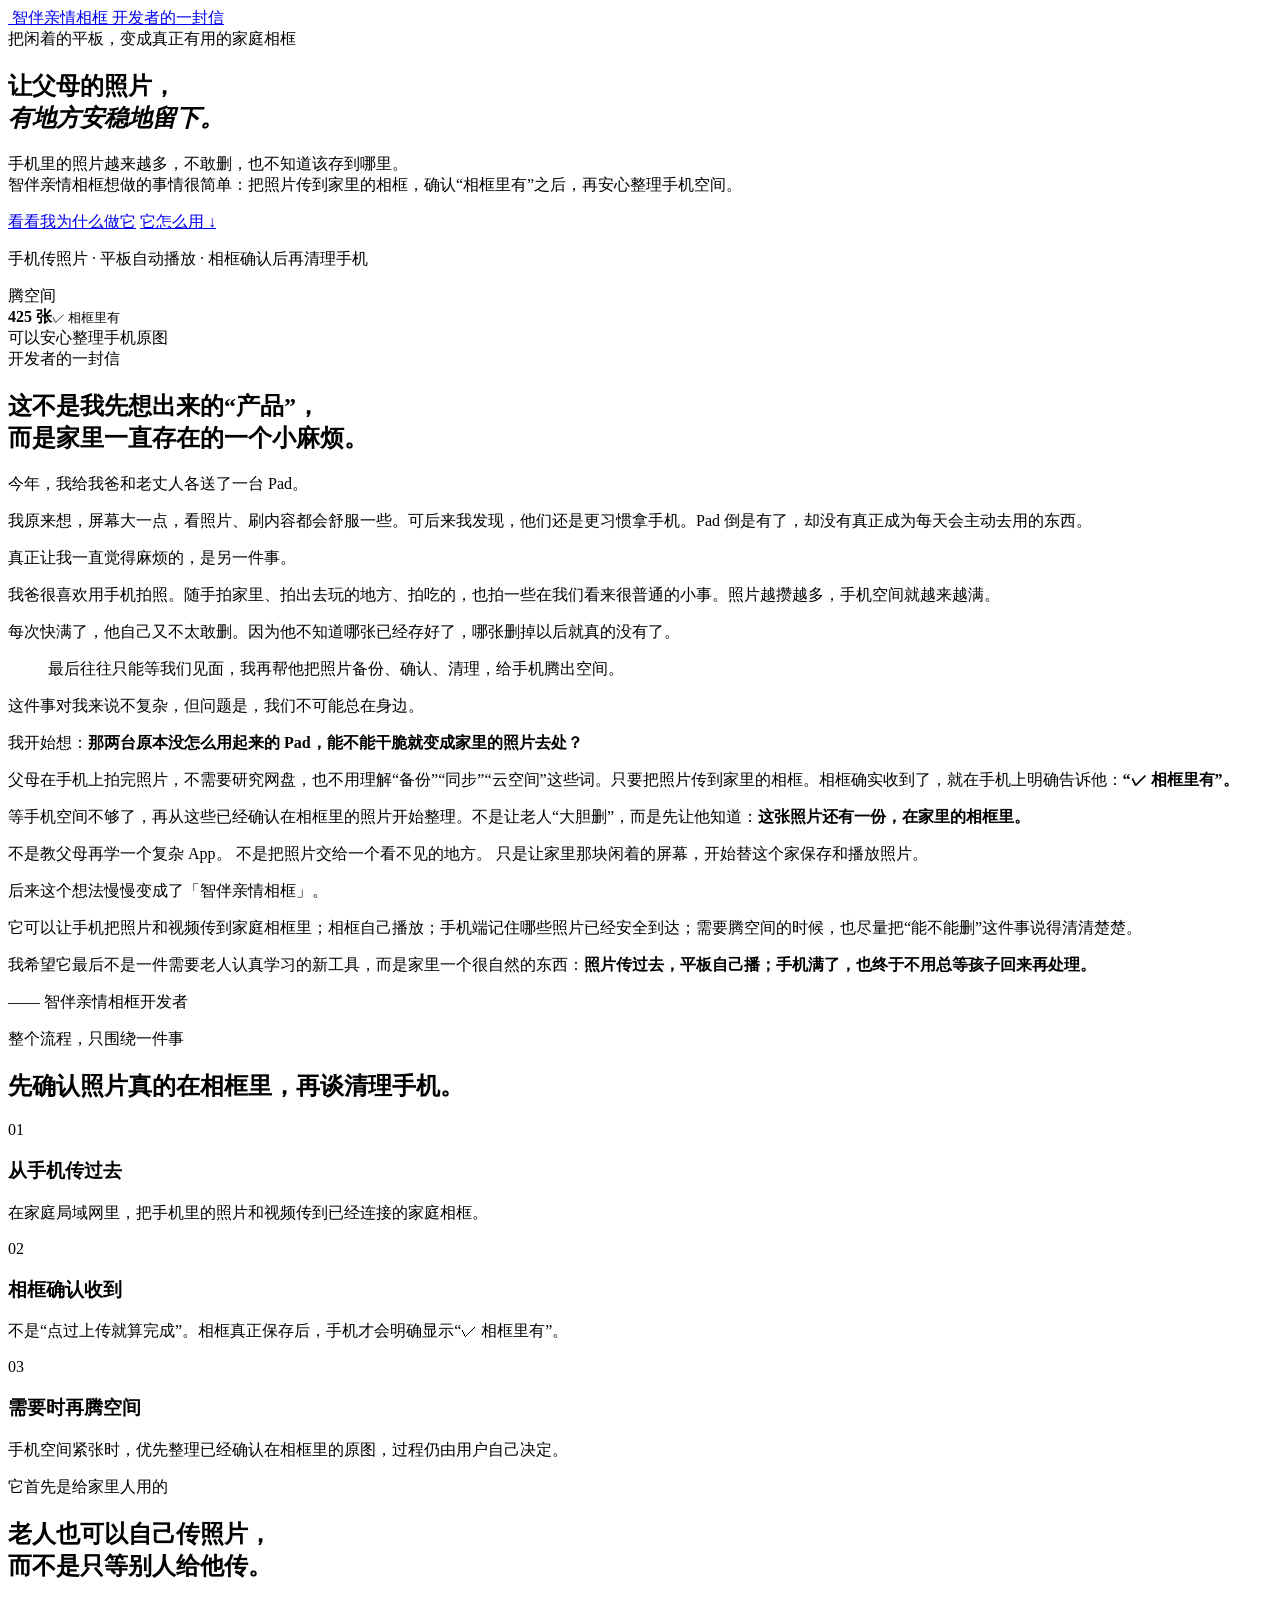
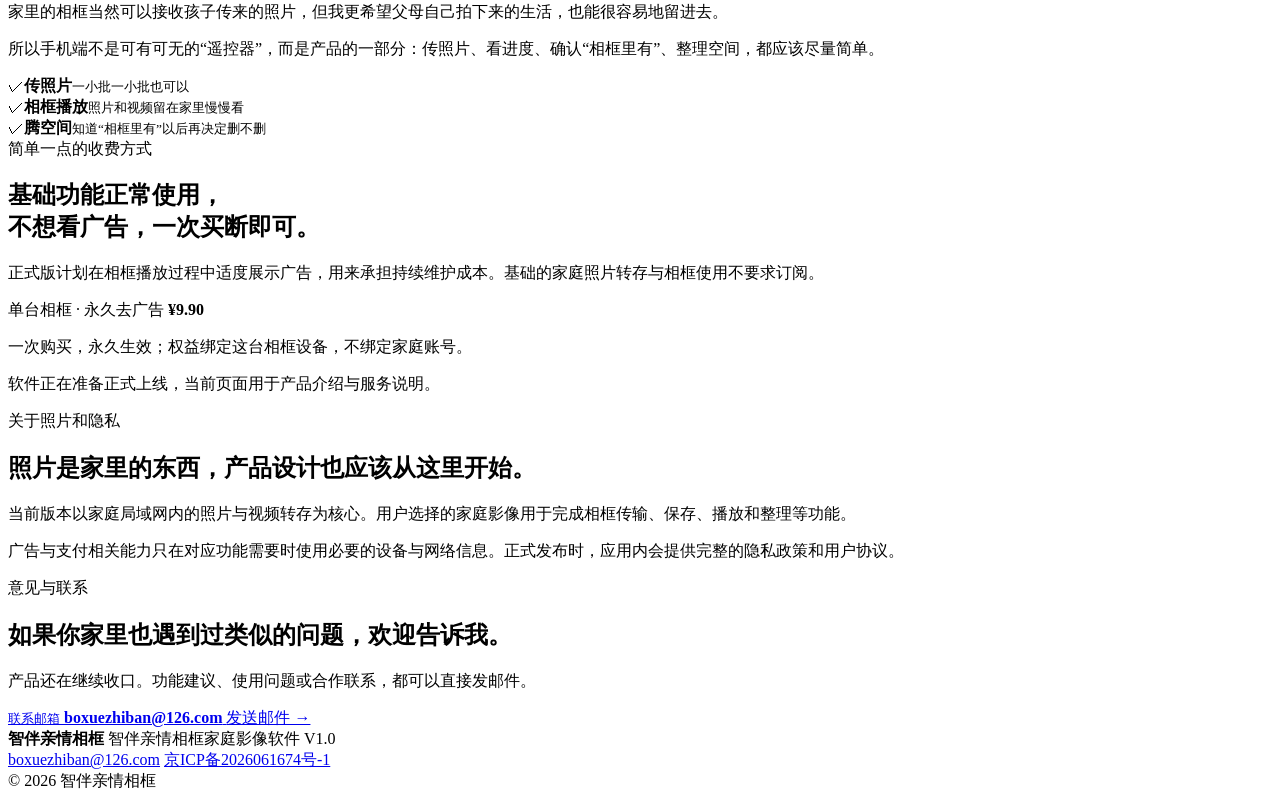
==== index.html @ 31fef920 "Add 智伴亲情相框官网首页" ====
<!doctype html>
<html lang="zh-CN">
<head>
  <meta charset="utf-8" />
  <meta name="viewport" content="width=device-width, initial-scale=1" />
  <meta name="theme-color" content="#f4f7f2" />
  <meta name="description" content="智伴亲情相框——把家里闲着的 Android 平板变成家庭相框，让父母的照片有地方安稳地留下，也让手机空间更好整理。" />
  <title>智伴亲情相框｜让父母的照片，有地方安稳地留下</title>
  <link rel="icon" href="assets/logo.svg" />
  <link rel="stylesheet" href="styles.css" />
</head>
<body>
  <header class="topbar">
    <div class="shell topbar-inner">
      <a class="brand" href="#top" aria-label="智伴亲情相框首页">
        <img src="assets/logo.svg" alt="" />
        <span>智伴亲情相框</span>
      </a>
      <a class="top-cta" href="#letter">开发者的一封信</a>
    </div>
  </header>

  <main id="top">
    <section class="hero shell">
      <div class="hero-copy">
        <span class="eyebrow">把闲着的平板，变成真正有用的家庭相框</span>
        <h1>让父母的照片，<br><em>有地方安稳地留下。</em></h1>
        <p class="hero-lead">手机里的照片越来越多，不敢删，也不知道该存到哪里。<br>智伴亲情相框想做的事情很简单：把照片传到家里的相框，确认“相框里有”之后，再安心整理手机空间。</p>
        <div class="hero-actions">
          <a class="primary-btn" href="#letter">看看我为什么做它</a>
          <a class="text-btn" href="#how">它怎么用 <span>↓</span></a>
        </div>
        <p class="quiet-note">手机传照片 · 平板自动播放 · 相框确认后再清理手机</p>
      </div>

      <div class="scene" aria-label="智伴亲情相框使用示意">
        <div class="frame">
          <div class="frame-photo">
            <div class="sun"></div>
            <div class="hill h1"></div>
            <div class="hill h2"></div>
            <div class="family-dot d1"></div>
            <div class="family-dot d2"></div>
            <div class="family-dot d3"></div>
          </div>
          <div class="frame-foot"></div>
        </div>
        <div class="phone-card">
          <div class="phone-title">腾空间</div>
          <div class="photo-row">
            <span class="thumb"></span>
            <div><strong>425 张</strong><small>✓ 相框里有</small></div>
          </div>
          <div class="safe-chip">可以安心整理手机原图</div>
        </div>
      </div>
    </section>

    <section class="letter-wrap" id="letter">
      <article class="letter shell-narrow">
        <div class="section-kicker">开发者的一封信</div>
        <h2>这不是我先想出来的“产品”，<br>而是家里一直存在的一个小麻烦。</h2>

        <p>今年，我给我爸和老丈人各送了一台 Pad。</p>
        <p>我原来想，屏幕大一点，看照片、刷内容都会舒服一些。可后来我发现，他们还是更习惯拿手机。Pad 倒是有了，却没有真正成为每天会主动去用的东西。</p>

        <p>真正让我一直觉得麻烦的，是另一件事。</p>
        <p>我爸很喜欢用手机拍照。随手拍家里、拍出去玩的地方、拍吃的，也拍一些在我们看来很普通的小事。照片越攒越多，手机空间就越来越满。</p>
        <p>每次快满了，他自己又不太敢删。因为他不知道哪张已经存好了，哪张删掉以后就真的没有了。</p>

        <blockquote>最后往往只能等我们见面，我再帮他把照片备份、确认、清理，给手机腾出空间。</blockquote>

        <p>这件事对我来说不复杂，但问题是，我们不可能总在身边。</p>
        <p>我开始想：<strong>那两台原本没怎么用起来的 Pad，能不能干脆就变成家里的照片去处？</strong></p>

        <p>父母在手机上拍完照片，不需要研究网盘，也不用理解“备份”“同步”“云空间”这些词。只要把照片传到家里的相框。相框确实收到了，就在手机上明确告诉他：<strong>“✓ 相框里有”。</strong></p>

        <p>等手机空间不够了，再从这些已经确认在相框里的照片开始整理。不是让老人“大胆删”，而是先让他知道：<strong>这张照片还有一份，在家里的相框里。</strong></p>

        <div class="letter-highlight">
          <span>不是教父母再学一个复杂 App。</span>
          <span>不是把照片交给一个看不见的地方。</span>
          <span>只是让家里那块闲着的屏幕，开始替这个家保存和播放照片。</span>
        </div>

        <p>后来这个想法慢慢变成了「智伴亲情相框」。</p>
        <p>它可以让手机把照片和视频传到家庭相框里；相框自己播放；手机端记住哪些照片已经安全到达；需要腾空间的时候，也尽量把“能不能删”这件事说得清清楚楚。</p>

        <p>我希望它最后不是一件需要老人认真学习的新工具，而是家里一个很自然的东西：<strong>照片传过去，平板自己播；手机满了，也终于不用总等孩子回来再处理。</strong></p>

        <p class="signature">—— 智伴亲情相框开发者</p>
      </article>
    </section>

    <section class="how shell" id="how">
      <div class="section-title">
        <span class="section-kicker">整个流程，只围绕一件事</span>
        <h2>先确认照片真的在相框里，再谈清理手机。</h2>
      </div>

      <div class="steps">
        <article class="step-card">
          <div class="step-no">01</div>
          <h3>从手机传过去</h3>
          <p>在家庭局域网里，把手机里的照片和视频传到已经连接的家庭相框。</p>
        </article>
        <article class="step-card">
          <div class="step-no">02</div>
          <h3>相框确认收到</h3>
          <p>不是“点过上传就算完成”。相框真正保存后，手机才会明确显示“✓ 相框里有”。</p>
        </article>
        <article class="step-card">
          <div class="step-no">03</div>
          <h3>需要时再腾空间</h3>
          <p>手机空间紧张时，优先整理已经确认在相框里的原图，过程仍由用户自己决定。</p>
        </article>
      </div>
    </section>

    <section class="parents-wrap">
      <div class="parents shell">
        <div class="parents-copy">
          <span class="section-kicker">它首先是给家里人用的</span>
          <h2>老人也可以自己传照片，<br>而不是只等别人给他传。</h2>
          <p>家里的相框当然可以接收孩子传来的照片，但我更希望父母自己拍下来的生活，也能很容易地留进去。</p>
          <p>所以手机端不是可有可无的“遥控器”，而是产品的一部分：传照片、看进度、确认“相框里有”、整理空间，都应该尽量简单。</p>
        </div>
        <div class="checklist">
          <div><span>✓</span><strong>传照片</strong><small>一小批一小批也可以</small></div>
          <div><span>✓</span><strong>相框播放</strong><small>照片和视频留在家里慢慢看</small></div>
          <div><span>✓</span><strong>腾空间</strong><small>知道“相框里有”以后再决定删不删</small></div>
        </div>
      </div>
    </section>

    <section class="commercial shell-narrow">
      <span class="section-kicker">简单一点的收费方式</span>
      <h2>基础功能正常使用，<br>不想看广告，一次买断即可。</h2>
      <p>正式版计划在相框播放过程中适度展示广告，用来承担持续维护成本。基础的家庭照片转存与相框使用不要求订阅。</p>
      <div class="price-card">
        <div>
          <span class="price-label">单台相框 · 永久去广告</span>
          <strong>¥9.90</strong>
        </div>
        <p>一次购买，永久生效；权益绑定这台相框设备，不绑定家庭账号。</p>
      </div>
      <p class="commercial-note">软件正在准备正式上线，当前页面用于产品介绍与服务说明。</p>
    </section>

    <section class="privacy shell-narrow">
      <span class="section-kicker">关于照片和隐私</span>
      <h2>照片是家里的东西，产品设计也应该从这里开始。</h2>
      <p>当前版本以家庭局域网内的照片与视频转存为核心。用户选择的家庭影像用于完成相框传输、保存、播放和整理等功能。</p>
      <p>广告与支付相关能力只在对应功能需要时使用必要的设备与网络信息。正式发布时，应用内会提供完整的隐私政策和用户协议。</p>
    </section>

    <section class="contact shell" id="contact">
      <div>
        <span class="section-kicker">意见与联系</span>
        <h2>如果你家里也遇到过类似的问题，欢迎告诉我。</h2>
        <p>产品还在继续收口。功能建议、使用问题或合作联系，都可以直接发邮件。</p>
      </div>
      <a class="mail-card" href="mailto:boxuezhiban@126.com?subject=智伴亲情相框意见反馈">
        <small>联系邮箱</small>
        <strong>boxuezhiban@126.com</strong>
        <span>发送邮件 →</span>
      </a>
    </section>
  </main>

  <footer>
    <div class="shell footer-inner">
      <div>
        <strong>智伴亲情相框</strong>
        <span>智伴亲情相框家庭影像软件 V1.0</span>
      </div>
      <div class="footer-links">
        <a href="mailto:boxuezhiban@126.com">boxuezhiban@126.com</a>
        <a href="https://beian.miit.gov.cn/" target="_blank" rel="noopener">京ICP备2026061674号-1</a>
      </div>
      <div class="copyright">© 2026 智伴亲情相框</div>
    </div>
  </footer>
</body>
</html>
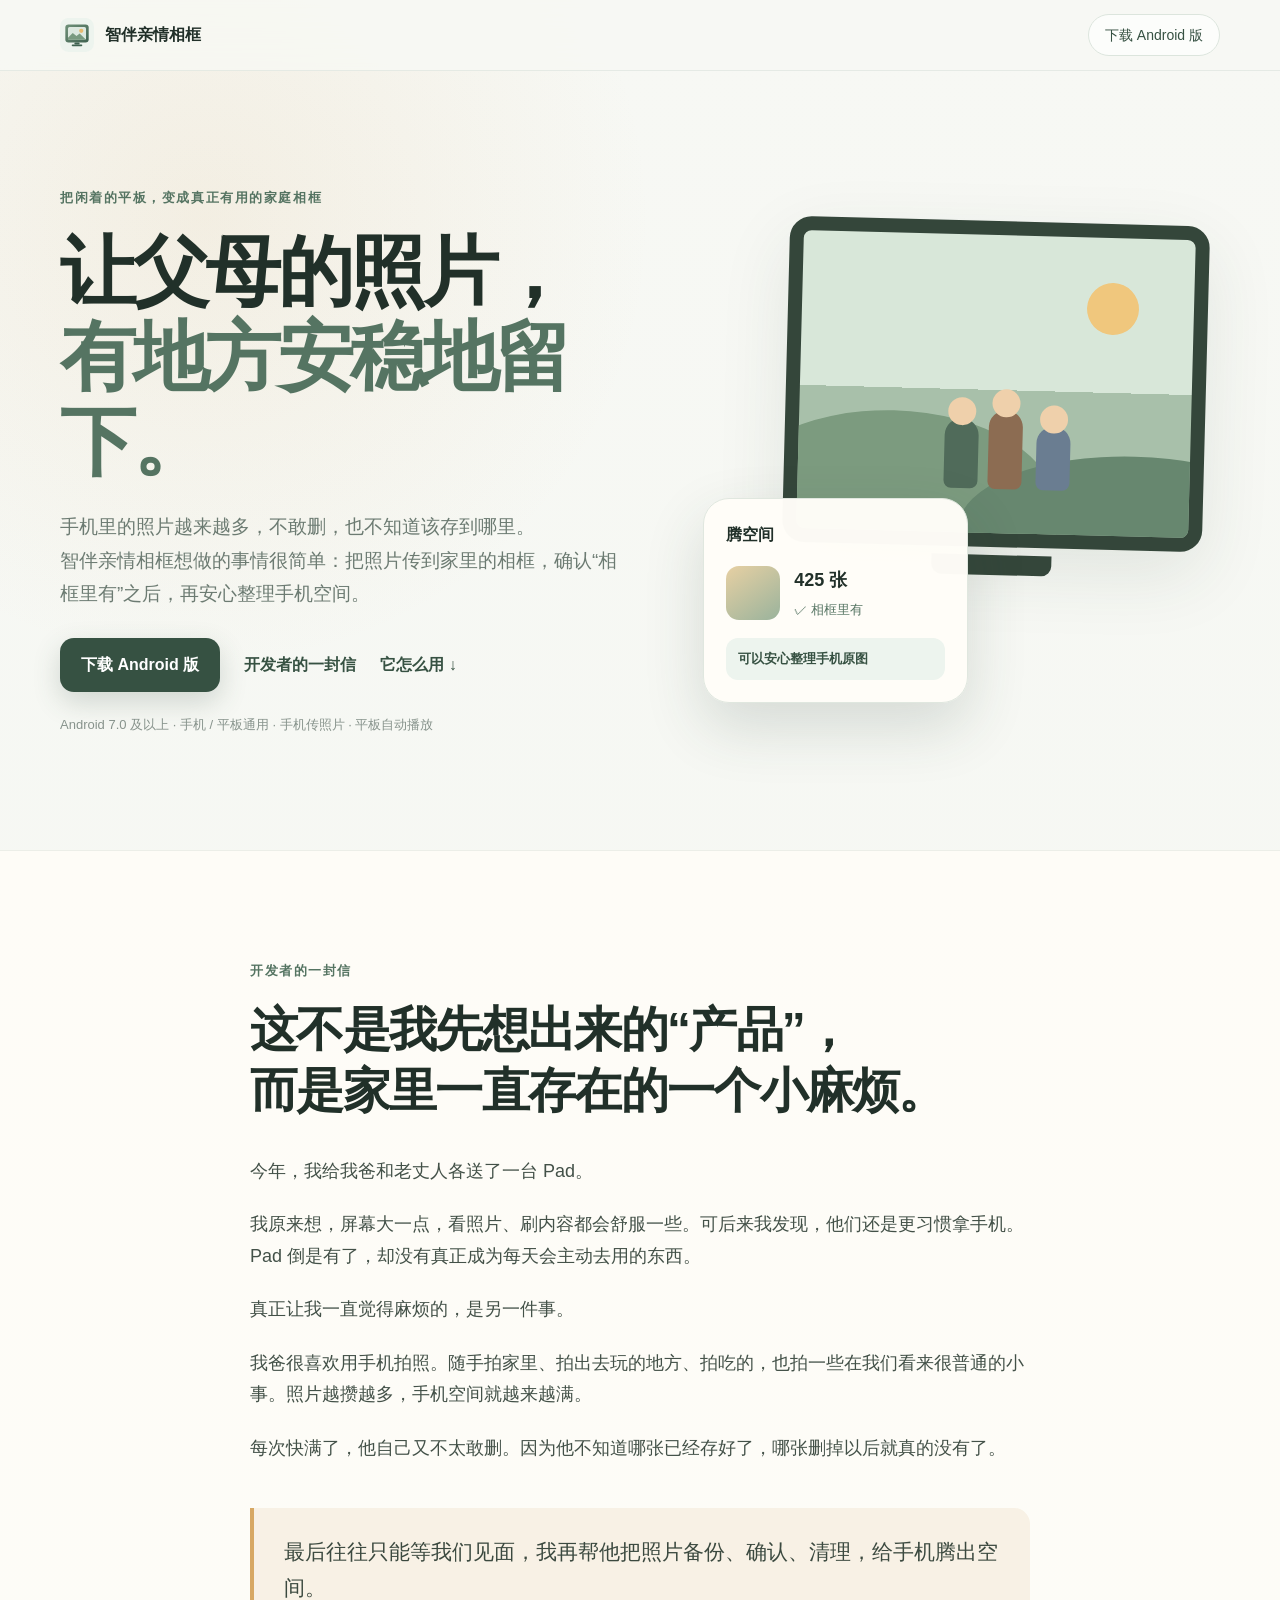
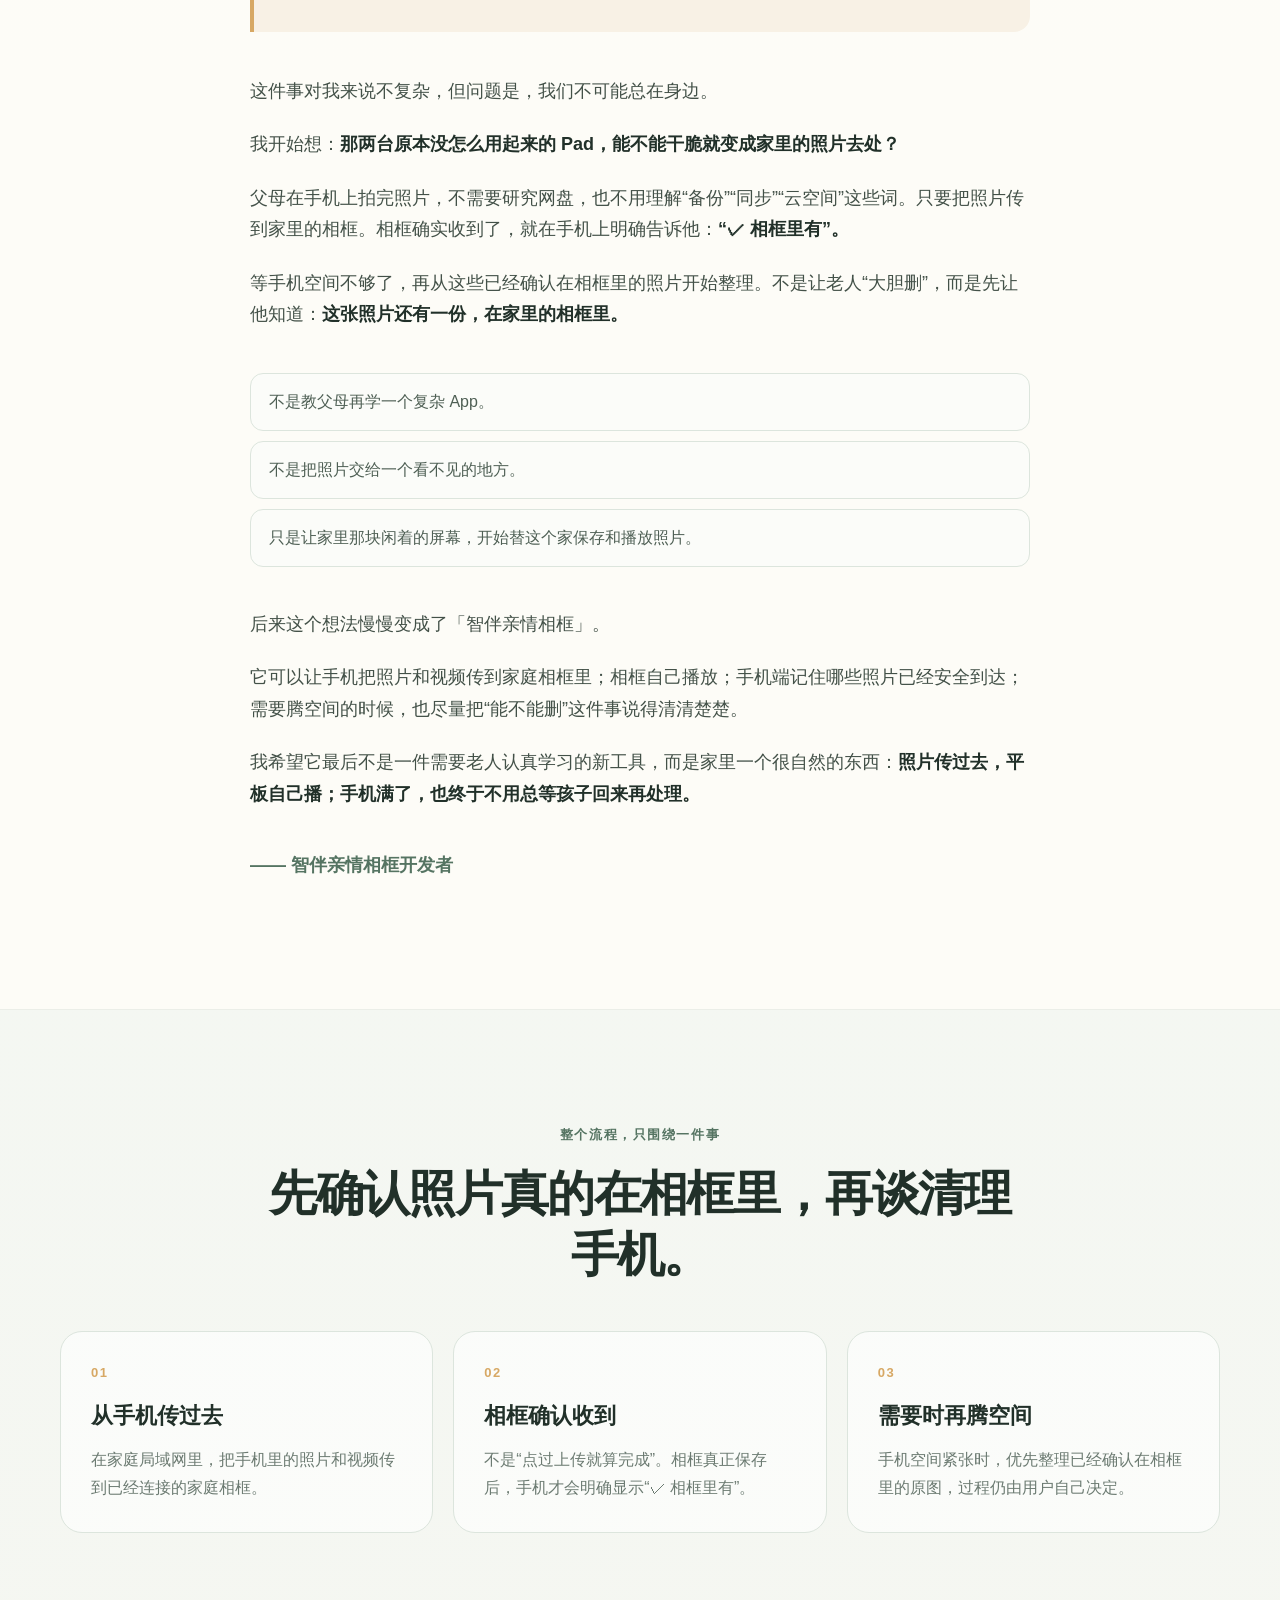
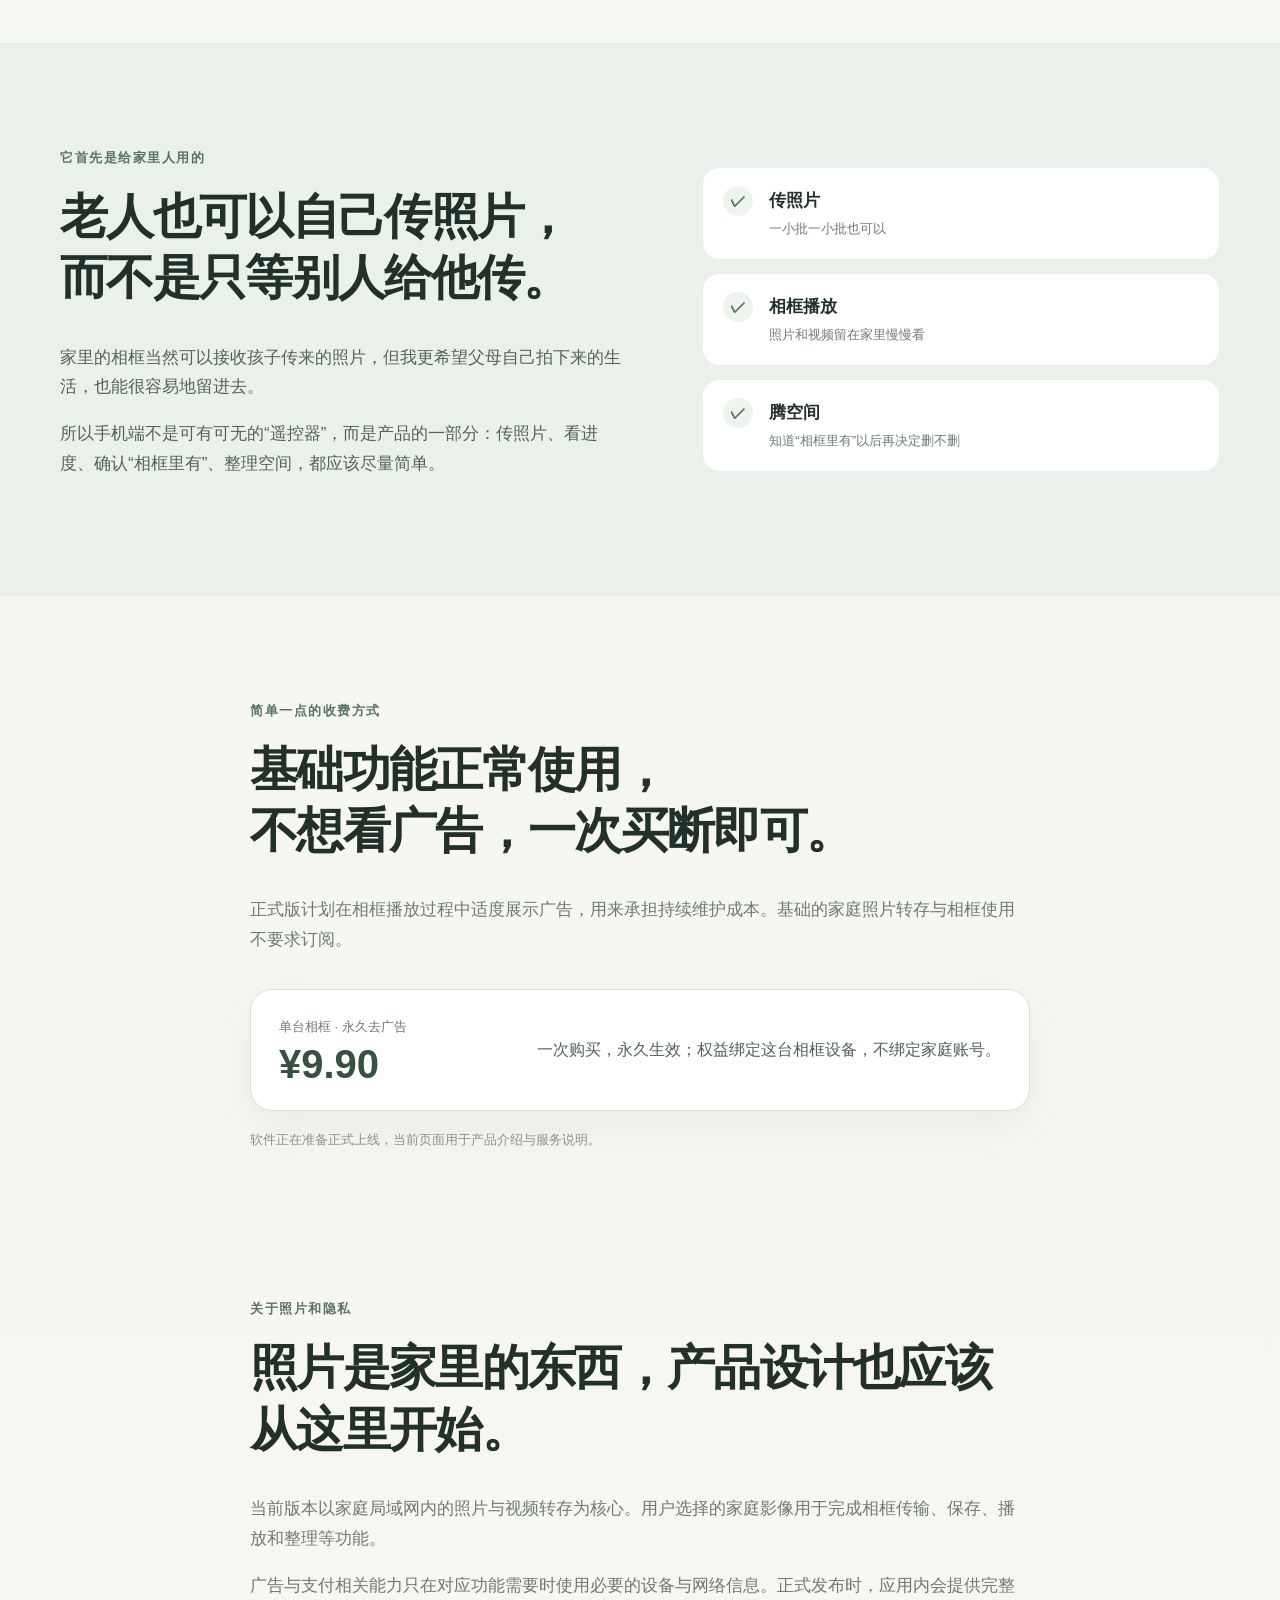
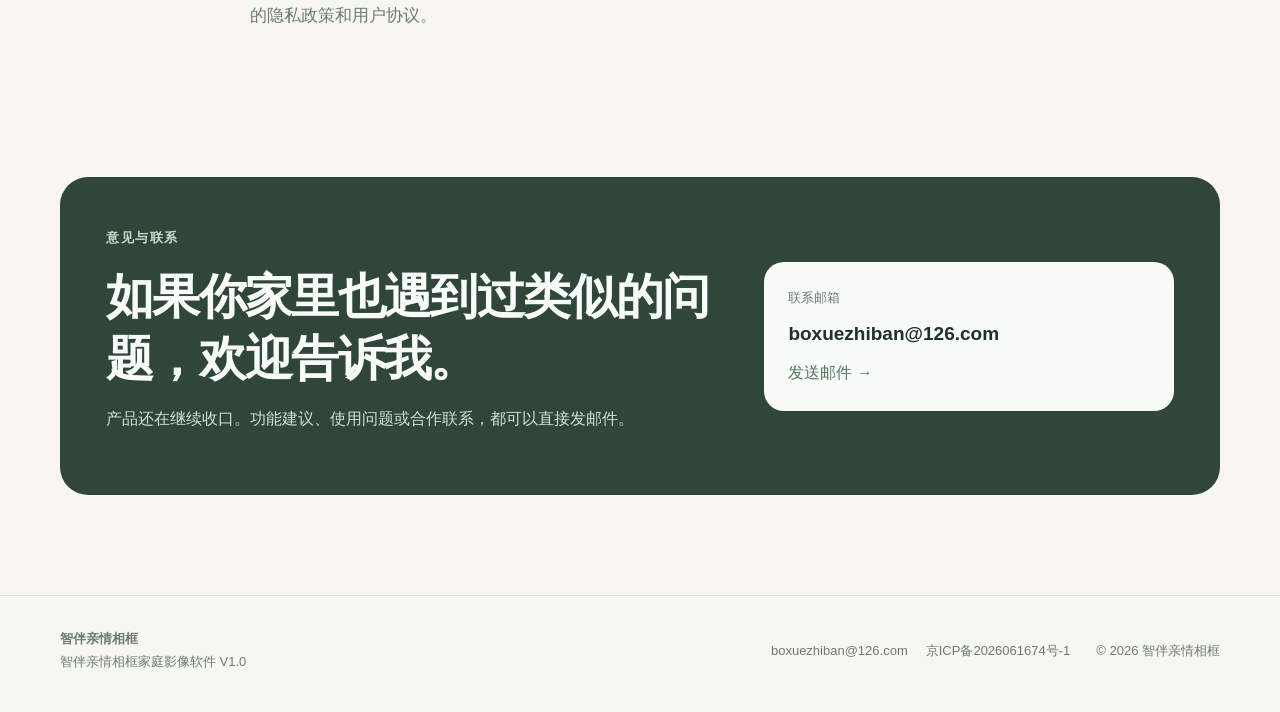
==== commit b0be2634: "Add Android APK download links to website" ====
--- a/index.html
+++ b/index.html
@@ -16,7 +16,7 @@
         <img src="assets/logo.svg" alt="" />
         <span>智伴亲情相框</span>
       </a>
-      <a class="top-cta" href="#letter">开发者的一封信</a>
+      <a class="top-cta" href="https://photoframe-api.boxuezhiban.cn/downloads/zhiban-qinqing-photo-frame-latest.apk">下载 Android 版</a>
     </div>
   </header>
 
@@ -27,10 +27,11 @@
         <h1>让父母的照片，<br><em>有地方安稳地留下。</em></h1>
         <p class="hero-lead">手机里的照片越来越多，不敢删，也不知道该存到哪里。<br>智伴亲情相框想做的事情很简单：把照片传到家里的相框，确认“相框里有”之后，再安心整理手机空间。</p>
         <div class="hero-actions">
-          <a class="primary-btn" href="#letter">看看我为什么做它</a>
+          <a class="primary-btn" href="https://photoframe-api.boxuezhiban.cn/downloads/zhiban-qinqing-photo-frame-latest.apk">下载 Android 版</a>
+          <a class="text-btn" href="#letter">开发者的一封信</a>
           <a class="text-btn" href="#how">它怎么用 <span>↓</span></a>
         </div>
-        <p class="quiet-note">手机传照片 · 平板自动播放 · 相框确认后再清理手机</p>
+        <p class="quiet-note">Android 7.0 及以上 · 手机 / 平板通用 · 手机传照片 · 平板自动播放</p>
       </div>
 
       <div class="scene" aria-label="智伴亲情相框使用示意">
--- a/styles.css
+++ b/styles.css
@@ -0,0 +1,14 @@
+:root{--bg:#f4f7f2;--paper:#fffdf8;--ink:#213029;--muted:#6c7b72;--green:#557462;--green-dark:#365142;--sage:#dce8df;--sage2:#edf4ee;--warm:#d7a864;--line:#dce5dd;--shadow:0 24px 70px rgba(43,67,52,.10)}
+*{box-sizing:border-box}html{scroll-behavior:smooth}body{margin:0;color:var(--ink);background:radial-gradient(circle at 16% 4%,rgba(215,168,100,.12),transparent 28rem),linear-gradient(180deg,#f7f8f4 0,#f4f7f2 46%,#f8f6f0 100%);font-family:-apple-system,BlinkMacSystemFont,"Segoe UI","PingFang SC","Hiragino Sans GB","Microsoft YaHei",sans-serif;line-height:1.75}a{color:inherit;text-decoration:none}.shell{width:min(1160px,calc(100% - 40px));margin:0 auto}.shell-narrow{width:min(780px,calc(100% - 40px));margin:0 auto}
+.topbar{position:sticky;top:0;z-index:20;background:rgba(247,248,244,.86);backdrop-filter:blur(16px);border-bottom:1px solid rgba(85,116,98,.10)}.topbar-inner{height:70px;display:flex;align-items:center;justify-content:space-between}.brand{display:flex;align-items:center;gap:11px;font-weight:760}.brand img{width:34px;height:34px}.top-cta{padding:8px 16px;border:1px solid var(--line);border-radius:999px;color:var(--green-dark);font-size:14px;background:rgba(255,255,255,.62)}
+.hero{min-height:720px;padding:112px 0 100px;display:grid;grid-template-columns:1.05fr .95fr;gap:72px;align-items:center}.eyebrow,.section-kicker{display:inline-block;color:var(--green);font-size:13px;font-weight:760;letter-spacing:.12em}.hero h1{font-size:clamp(46px,6vw,76px);line-height:1.12;letter-spacing:-.045em;margin:18px 0 26px}.hero h1 em{font-style:normal;color:var(--green)}.hero-lead{font-size:19px;color:var(--muted);margin:0 0 28px}.hero-actions{display:flex;align-items:center;gap:24px;flex-wrap:wrap}.primary-btn{display:inline-flex;padding:13px 21px;border-radius:14px;background:var(--green-dark);color:#fff;font-weight:700;box-shadow:0 10px 28px rgba(54,81,66,.20)}.text-btn{color:var(--green-dark);font-weight:650}.quiet-note{font-size:13px;color:#87938c;margin-top:22px}
+.scene{position:relative;min-height:510px}.frame{position:absolute;right:14px;top:10px;width:420px;height:326px;background:#2f3d35;border:14px solid #34463a;border-radius:22px;box-shadow:var(--shadow);transform:rotate(1.5deg)}.frame-photo{position:absolute;inset:0;background:linear-gradient(180deg,#d8e7d9 0 52%,#a8c0aa 52%);overflow:hidden;border-radius:8px}.sun{position:absolute;width:52px;height:52px;border-radius:50%;background:#f0c77d;right:55px;top:45px}.hill{position:absolute;border-radius:50% 50% 0 0;background:#7c9b7f;bottom:-70px}.h1{width:330px;height:190px;left:-70px}.h2{width:350px;height:150px;right:-120px;background:#67876f}.family-dot{position:absolute;bottom:44px;width:34px;height:70px;border-radius:18px 18px 8px 8px;background:#506b5a}.family-dot:before{content:"";position:absolute;width:28px;height:28px;border-radius:50%;background:#efd0ab;top:-21px;left:3px}.d1{left:146px}.d2{left:190px;height:79px;background:#8c6c52}.d3{left:238px;height:64px;background:#6a7d91}.frame-foot{position:absolute;width:120px;height:20px;background:#34463a;left:50%;bottom:-42px;transform:translateX(-50%);border-radius:0 0 10px 10px}
+.phone-card{position:absolute;left:0;bottom:18px;width:265px;padding:22px;background:rgba(255,253,248,.98);border:1px solid #e0e7df;border-radius:26px;box-shadow:0 24px 60px rgba(45,67,54,.16)}.phone-title{font-weight:750;margin-bottom:16px}.photo-row{display:flex;align-items:center;gap:14px}.thumb{width:54px;height:54px;border-radius:13px;background:linear-gradient(145deg,#e7d0a3,#9ab39c);flex:none}.photo-row strong,.photo-row small{display:block}.photo-row strong{font-size:18px}.photo-row small{color:var(--green);margin-top:2px}.safe-chip{margin-top:16px;padding:10px 12px;background:var(--sage2);border-radius:12px;color:var(--green-dark);font-size:13px;font-weight:650}
+.letter-wrap{padding:105px 0;background:rgba(255,253,248,.86);border-top:1px solid rgba(85,116,98,.10);border-bottom:1px solid rgba(85,116,98,.10)}.letter h2,.section-title h2,.parents h2,.commercial h2,.privacy h2,.contact h2{font-size:clamp(31px,4vw,48px);line-height:1.28;letter-spacing:-.035em;margin:15px 0 34px}.letter p{font-size:18px;color:#435148;margin:22px 0}.letter strong{color:var(--ink)}.letter blockquote{margin:44px 0;padding:26px 30px;border-left:4px solid var(--warm);background:#f8f1e5;border-radius:0 16px 16px 0;font-size:21px;line-height:1.7;color:#3b493f}.letter-highlight{margin:42px 0;display:grid;gap:10px}.letter-highlight span{padding:14px 18px;border:1px solid var(--line);border-radius:13px;background:#fbfcf9;color:#4e5f54}.signature{padding-top:18px;color:var(--green)!important;font-weight:700}
+.how{padding:110px 0}.section-title{text-align:center;max-width:760px;margin:0 auto 46px}.steps{display:grid;grid-template-columns:repeat(3,1fr);gap:20px}.step-card{padding:30px;border:1px solid var(--line);border-radius:22px;background:rgba(255,255,255,.62)}.step-no{font-size:13px;color:var(--warm);font-weight:800;letter-spacing:.12em}.step-card h3{font-size:22px;margin:12px 0 10px}.step-card p{margin:0;color:var(--muted)}
+.parents-wrap{padding:100px 0;background:#eaf1ea}.parents{display:grid;grid-template-columns:1.05fr .95fr;gap:70px;align-items:center}.parents-copy p{color:#536258;font-size:17px}.checklist{display:grid;gap:13px}.checklist div{display:grid;grid-template-columns:34px 1fr;gap:2px 12px;padding:18px 20px;border-radius:17px;background:#fff;border:1px solid rgba(85,116,98,.12)}.checklist span{grid-row:1/3;width:30px;height:30px;border-radius:50%;background:var(--sage2);display:grid;place-items:center;color:var(--green);font-weight:800}.checklist strong{font-size:17px}.checklist small{color:var(--muted)}
+.commercial,.privacy{padding:100px 0}.commercial>p,.privacy p{color:var(--muted);font-size:17px}.price-card{margin:34px 0 18px;padding:26px 28px;border:1px solid #d8e1d9;border-radius:22px;background:#fff;display:flex;align-items:center;justify-content:space-between;gap:28px;box-shadow:0 18px 50px rgba(54,81,66,.07)}.price-card>div{min-width:200px}.price-label{display:block;font-size:13px;color:var(--muted)}.price-card strong{display:block;margin-top:5px;font-size:40px;line-height:1;color:var(--green-dark)}.price-card p{margin:0;color:#536258}.commercial-note{font-size:13px!important;color:#87938c!important}.privacy{padding-top:30px}
+.contact{margin-top:30px;margin-bottom:100px;padding:46px;border-radius:28px;background:#2f4639;color:#f8fbf8;display:grid;grid-template-columns:1.2fr .8fr;gap:44px;align-items:center}.contact .section-kicker{color:#c7dbc9}.contact h2{margin-bottom:12px}.contact p{color:#d3dfd5}.mail-card{display:block;padding:24px;border-radius:20px;background:#f8fbf8;color:var(--ink)}.mail-card small,.mail-card strong,.mail-card span{display:block}.mail-card small{color:var(--muted)}.mail-card strong{margin:8px 0;font-size:19px;word-break:break-all}.mail-card span{color:var(--green)}
+footer{border-top:1px solid var(--line);background:#f7f7f2}.footer-inner{padding:32px 0 38px;display:grid;grid-template-columns:1fr auto auto;gap:26px;align-items:center;font-size:13px;color:var(--muted)}.footer-inner strong,.footer-inner span{display:block}.footer-links{display:flex;gap:18px;flex-wrap:wrap}.footer-links a:hover{text-decoration:underline}.copyright{white-space:nowrap}
+@media(max-width:900px){.hero{grid-template-columns:1fr;padding-top:80px}.scene{min-height:460px}.frame{width:min(420px,90%)}.steps,.parents,.contact{grid-template-columns:1fr}.footer-inner{grid-template-columns:1fr}.price-card{align-items:flex-start;flex-direction:column}.parents{gap:38px}}
+@media(max-width:560px){.shell,.shell-narrow{width:min(100% - 28px,1160px)}.topbar-inner{height:62px}.top-cta{font-size:12px}.hero{padding:68px 0 74px;gap:40px;min-height:auto}.hero h1{font-size:42px}.hero-lead{font-size:17px}.scene{min-height:370px}.frame{right:0;width:88%;height:245px;border-width:10px}.phone-card{width:215px;padding:17px}.d1{left:95px}.d2{left:135px}.d3{left:178px}.letter-wrap,.how,.parents-wrap,.commercial{padding:72px 0}.letter p{font-size:17px}.letter blockquote{margin:32px 0;padding:20px;font-size:18px}.steps{grid-template-columns:1fr}.contact{margin-bottom:70px;padding:28px}.brand span{font-size:14px}}
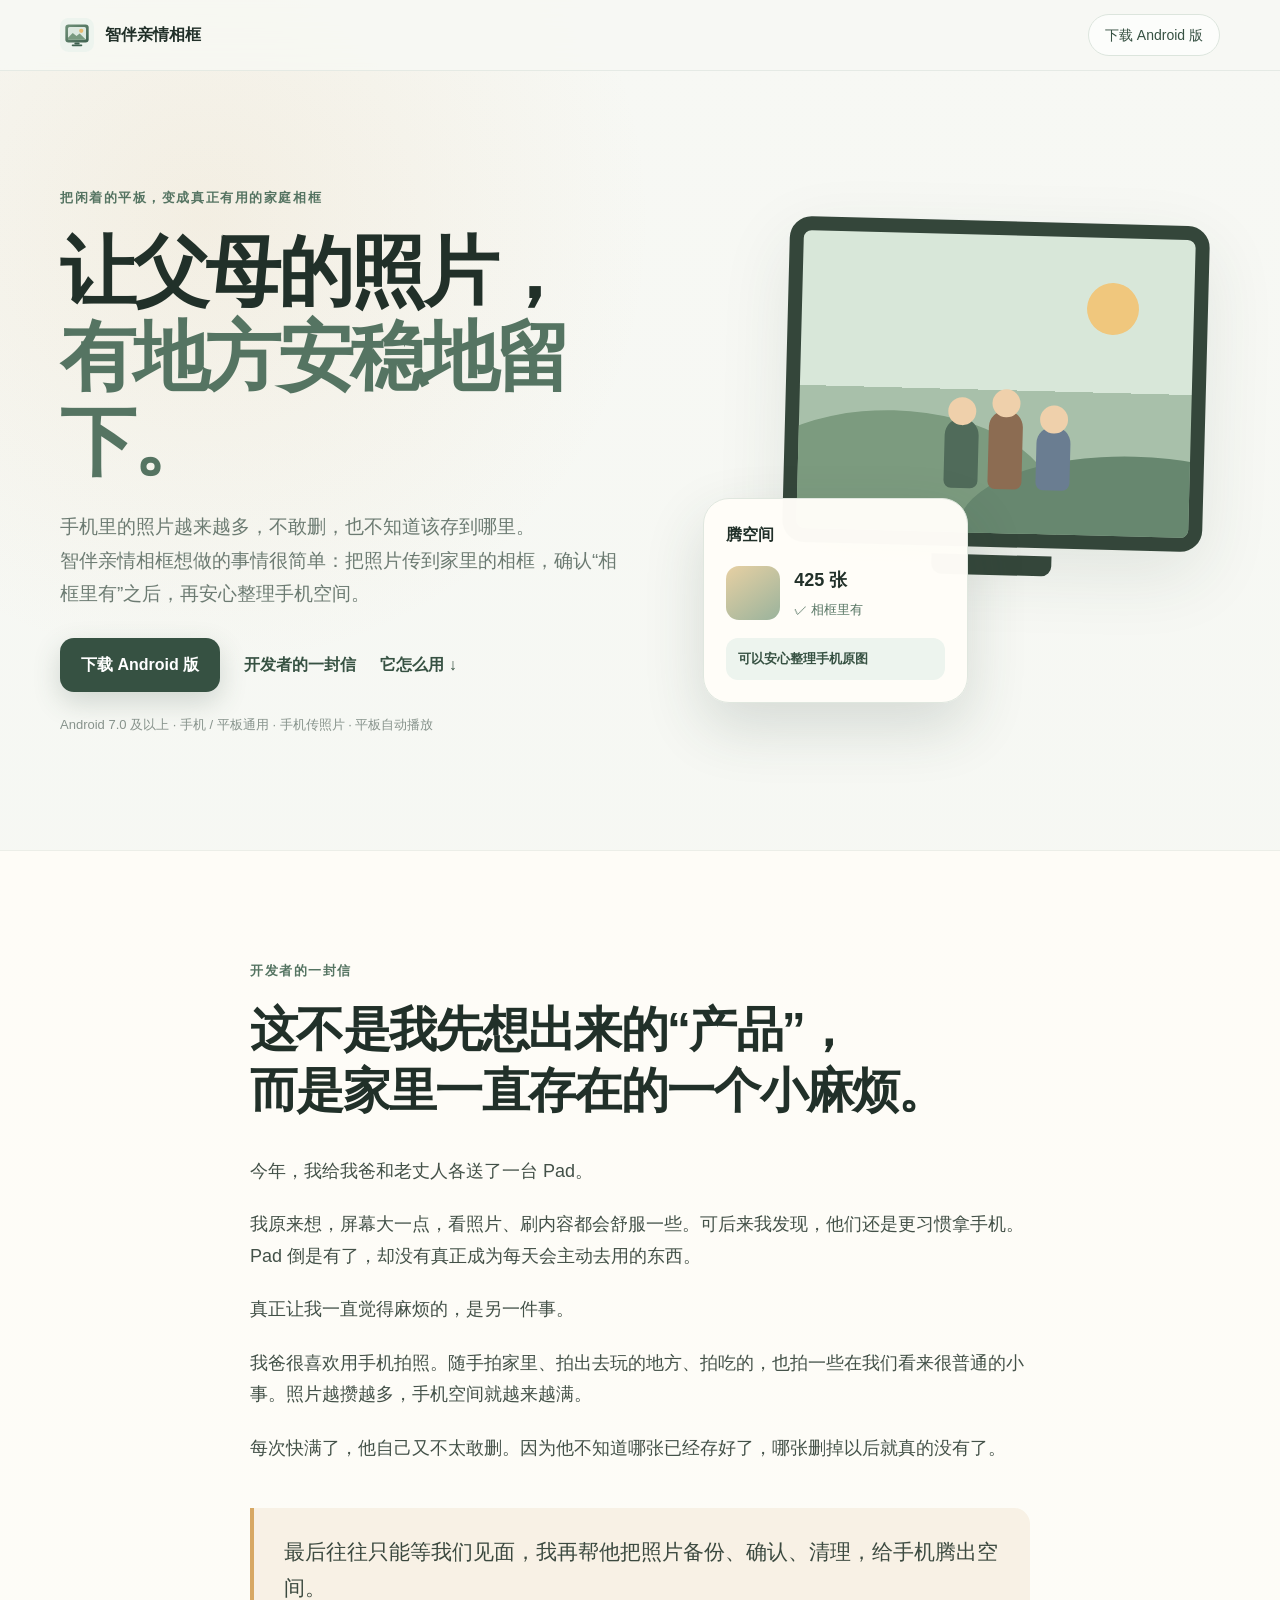
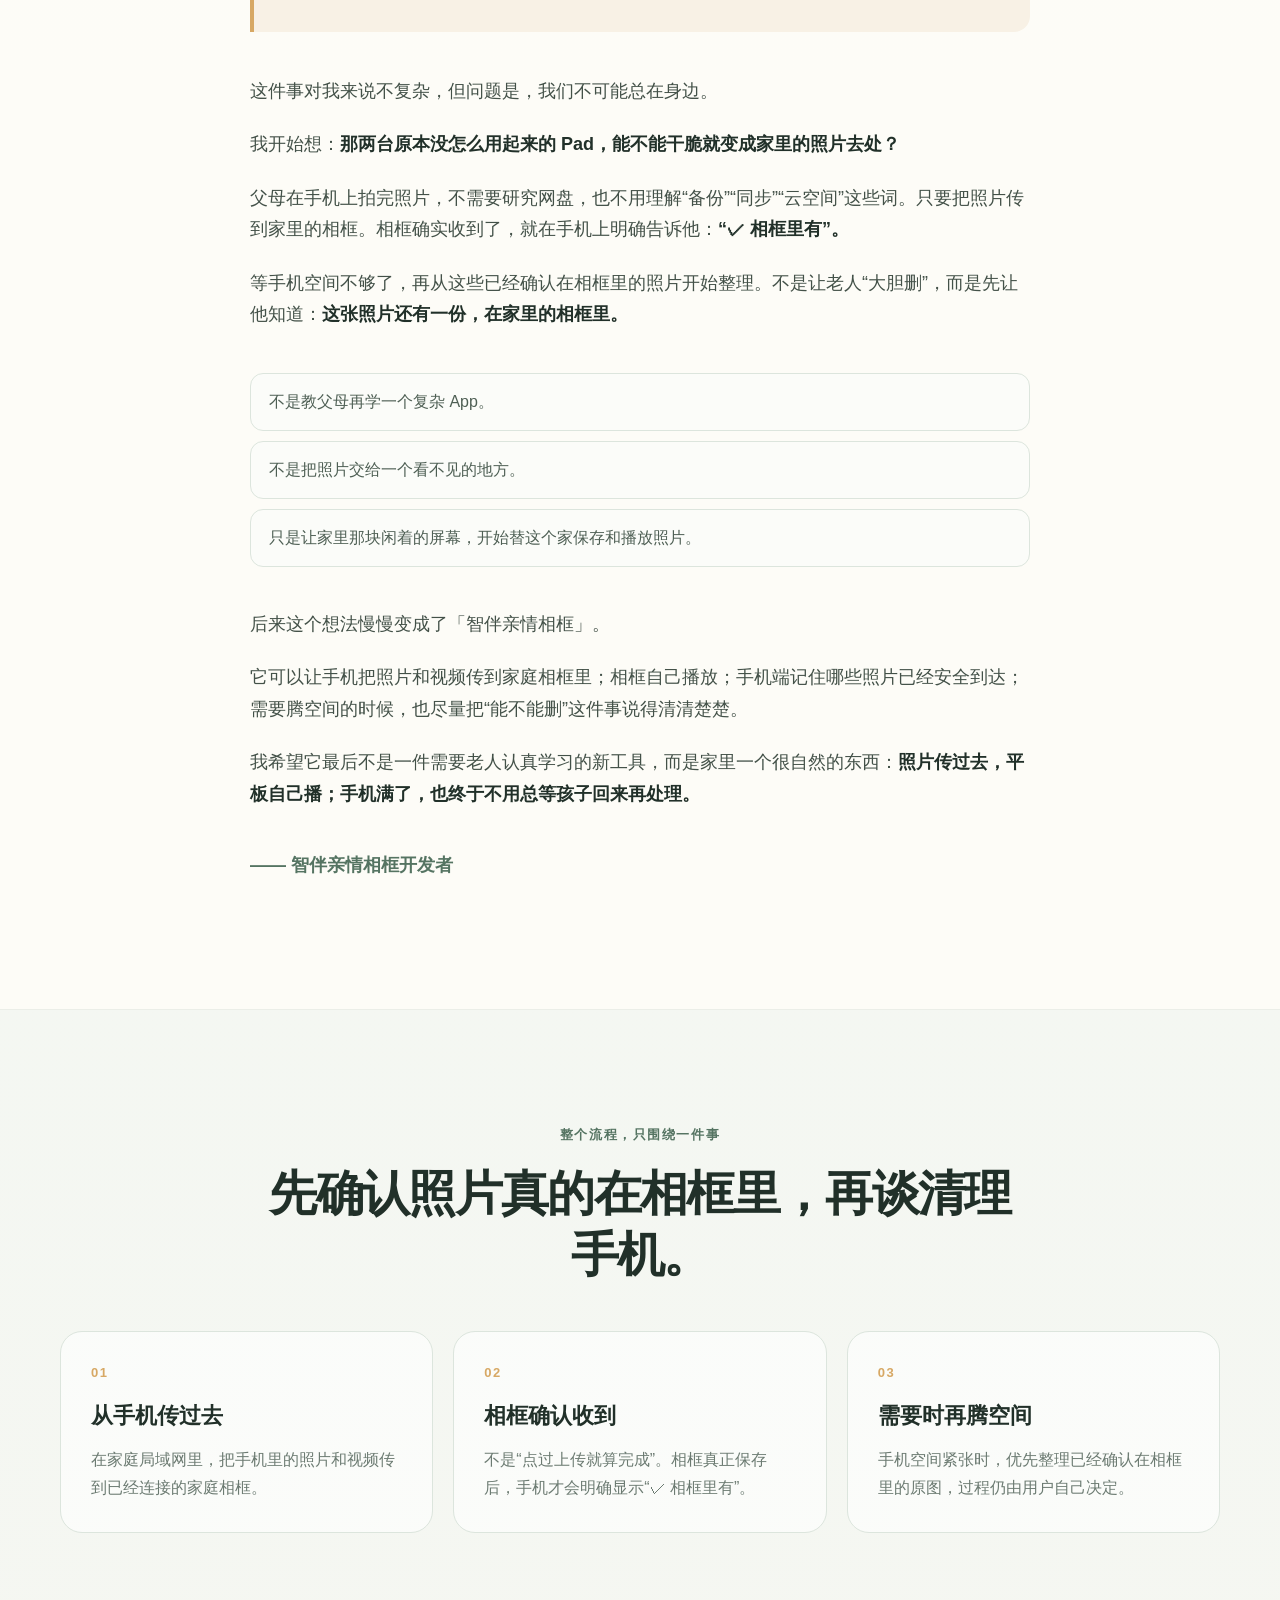
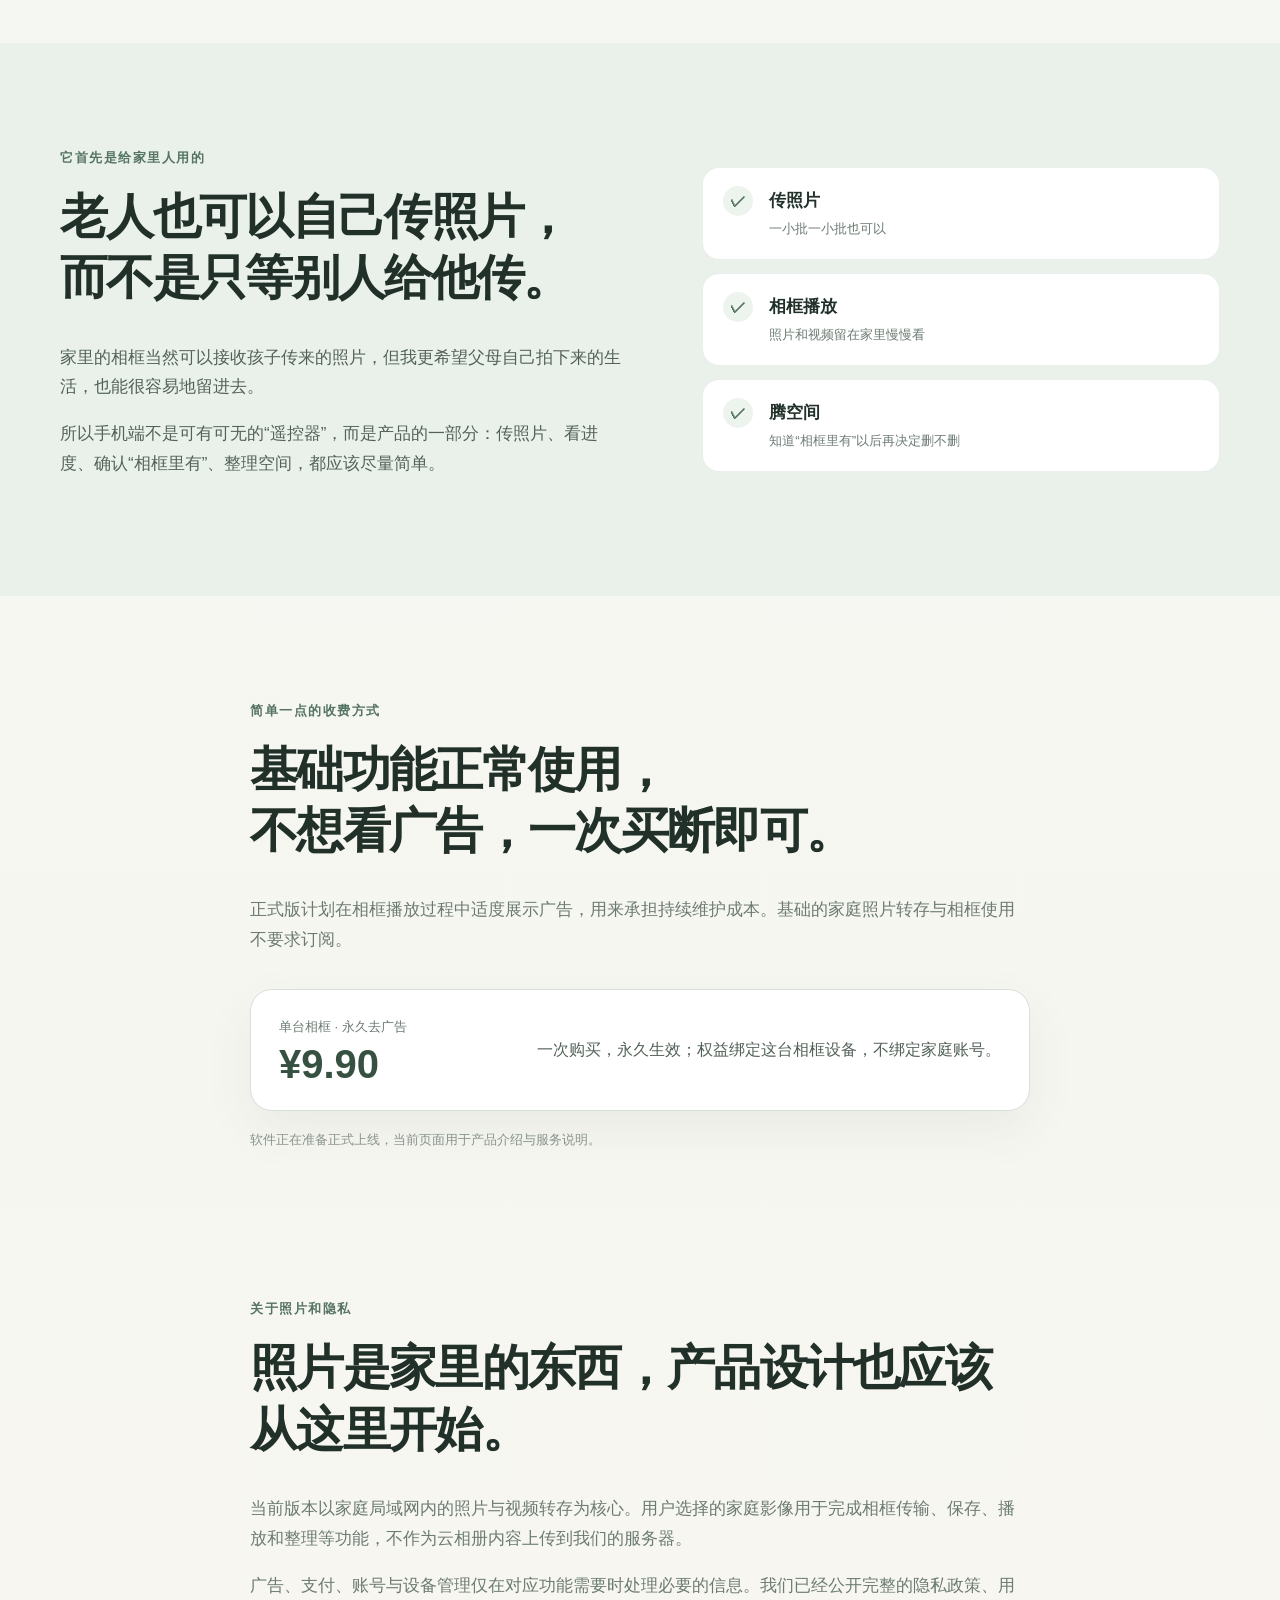
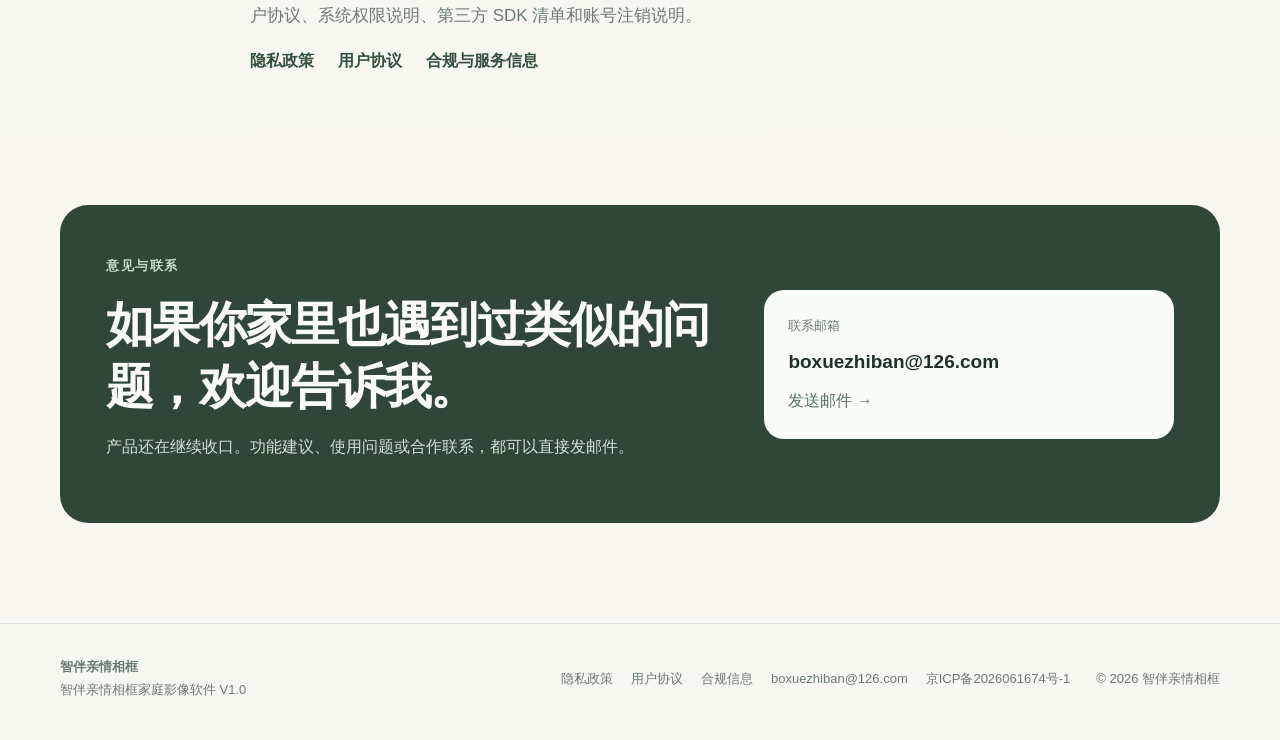
==== commit b1f0f544: "Link first-release legal and privacy pages" ====
--- a/index.html
+++ b/index.html
@@ -151,8 +151,13 @@
     <section class="privacy shell-narrow">
       <span class="section-kicker">关于照片和隐私</span>
       <h2>照片是家里的东西，产品设计也应该从这里开始。</h2>
-      <p>当前版本以家庭局域网内的照片与视频转存为核心。用户选择的家庭影像用于完成相框传输、保存、播放和整理等功能。</p>
-      <p>广告与支付相关能力只在对应功能需要时使用必要的设备与网络信息。正式发布时，应用内会提供完整的隐私政策和用户协议。</p>
+      <p>当前版本以家庭局域网内的照片与视频转存为核心。用户选择的家庭影像用于完成相框传输、保存、播放和整理等功能，不作为云相册内容上传到我们的服务器。</p>
+      <p>广告、支付、账号与设备管理仅在对应功能需要时处理必要的信息。我们已经公开完整的隐私政策、用户协议、系统权限说明、第三方 SDK 清单和账号注销说明。</p>
+      <div class="hero-actions">
+        <a class="text-btn" href="privacy.html">隐私政策</a>
+        <a class="text-btn" href="terms.html">用户协议</a>
+        <a class="text-btn" href="legal.html">合规与服务信息</a>
+      </div>
     </section>
 
     <section class="contact shell" id="contact">
@@ -176,6 +181,9 @@
         <span>智伴亲情相框家庭影像软件 V1.0</span>
       </div>
       <div class="footer-links">
+        <a href="privacy.html">隐私政策</a>
+        <a href="terms.html">用户协议</a>
+        <a href="legal.html">合规信息</a>
         <a href="mailto:boxuezhiban@126.com">boxuezhiban@126.com</a>
         <a href="https://beian.miit.gov.cn/" target="_blank" rel="noopener">京ICP备2026061674号-1</a>
       </div>
